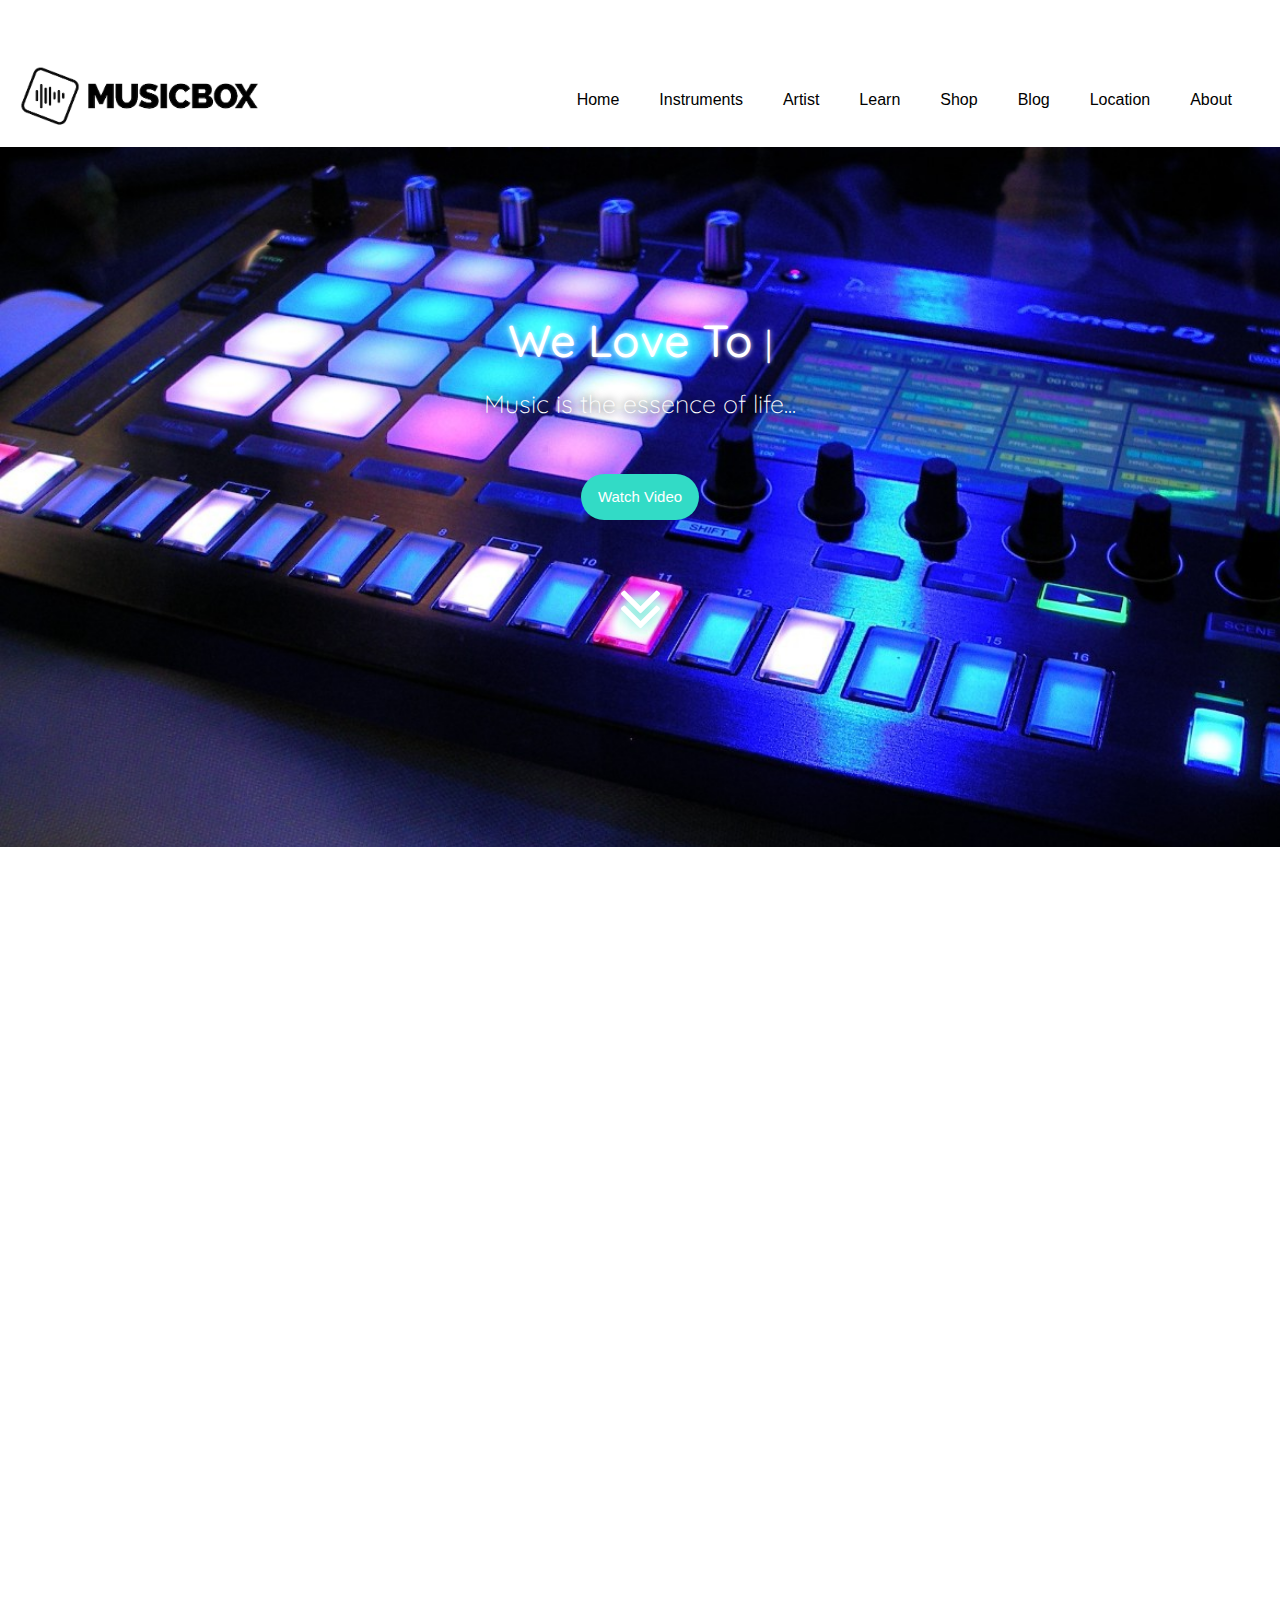
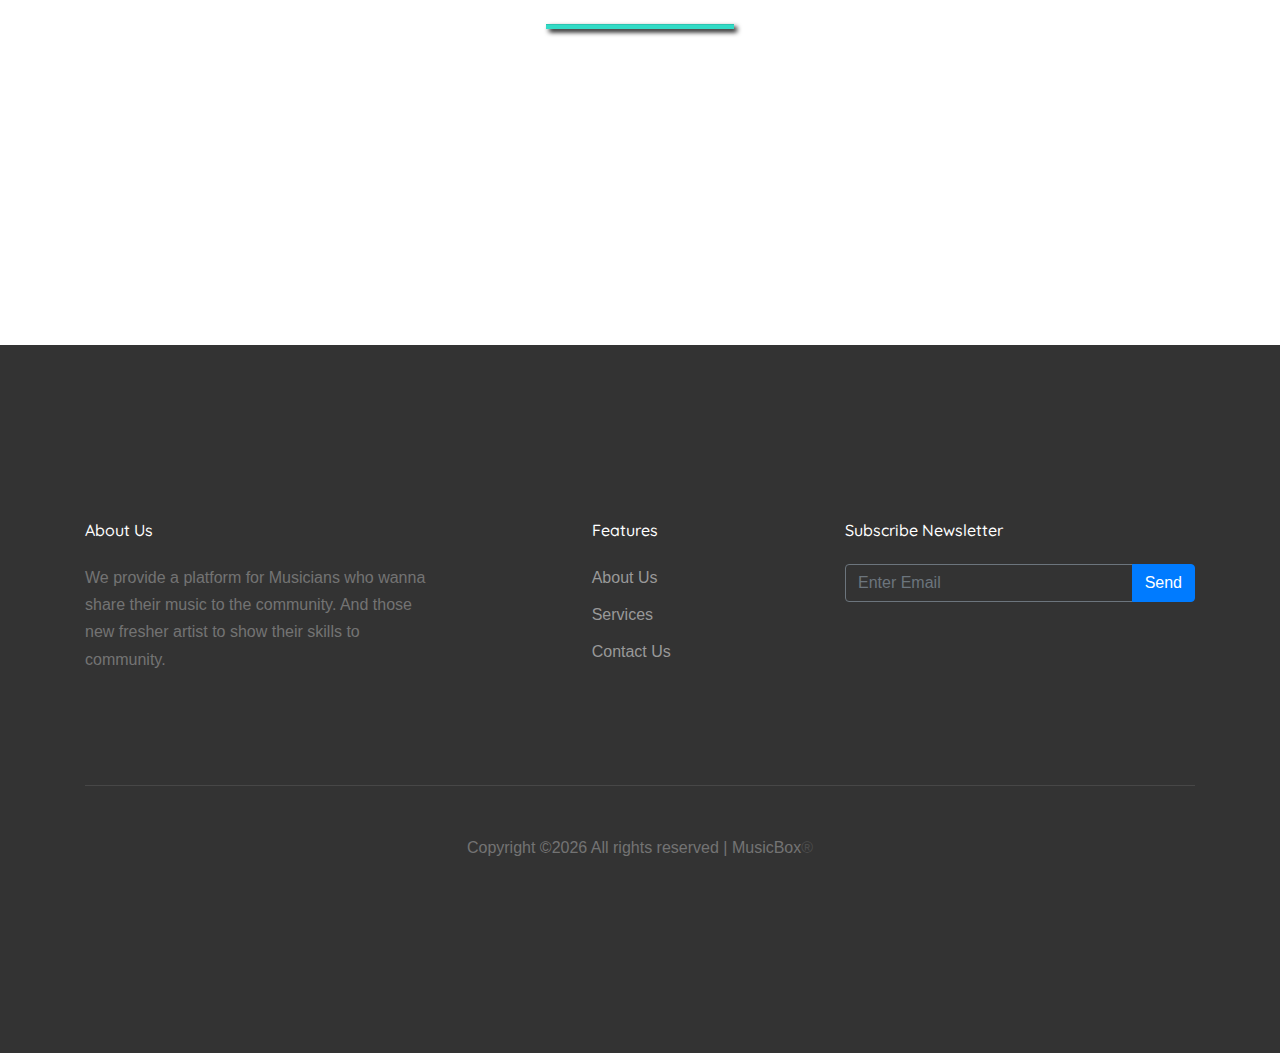
==== index.html @ 9e29f026 "Shop page and some fixes" ====
<!DOCTYPE html>
<html lang="en">

<head>
    <meta charset="UTF-8">
    <meta http-equiv="X-UA-Compatible" content="IE=edge">
    <meta name="viewport" content="width=device-width, initial-scale=1.0">
    <title>MusicBox</title>
    <link rel="shortcut icon" href="assets/favicon.ico" type="image/x-icon">

    <!-- Bootstrap CDN -->
    <link rel="stylesheet" href="https://stackpath.bootstrapcdn.com/bootstrap/4.5.2/css/bootstrap.min.css"
        integrity="sha384-JcKb8q3iqJ61gNV9KGb8thSsNjpSL0n8PARn9HuZOnIxN0hoP+VmmDGMN5t9UJ0Z" crossorigin="anonymous">
    <script src="https://stackpath.bootstrapcdn.com/bootstrap/4.5.2/js/bootstrap.min.js"
        integrity="sha384-B4gt1jrGC7Jh4AgTPSdUtOBvfO8shuf57BaghqFfPlYxofvL8/KUEfYiJOMMV+rV" crossorigin="anonymous">
    </script>
    <script src="https://stackpath.bootstrapcdn.com/bootstrap/4.5.2/js/bootstrap.bundle.min.js"
        integrity="sha384-LtrjvnR4Twt/qOuYxE721u19sVFLVSA4hf/rRt6PrZTmiPltdZcI7q7PXQBYTKyf" crossorigin="anonymous">
    </script>

    <!-- W3 CDN -->
    <link rel="stylesheet" href="https://maxcdn.bootstrapcdn.com/bootstrap/4.5.2/css/bootstrap.min.css">
    <script src="https://ajax.googleapis.com/ajax/libs/jquery/3.5.1/jquery.min.js"></script>
    <script src="https://cdnjs.cloudflare.com/ajax/libs/popper.js/1.16.0/umd/popper.min.js"></script>
    <script src="https://maxcdn.bootstrapcdn.com/bootstrap/4.5.2/js/bootstrap.min.js"></script>


    <!-- Font Awesome CDN -->
    <link rel="stylesheet" href="https://stackpath.bootstrapcdn.com/font-awesome/4.7.0/css/font-awesome.min.css"
        integrity="sha384-wvfXpqpZZVQGK6TAh5PVlGOfQNHSoD2xbE+QkPxCAFlNEevoEH3Sl0sibVcOQVnN" crossorigin="anonymous">

    <!-- Google Fonts -->
    <link href="https://fonts.googleapis.com/css?family=Quicksand:300,400,500,700,900" rel="stylesheet">

    <!-- Typed & AOS links     -->
    <script src="js/typed.js"></script>
    <link rel="stylesheet" href="css/aos.css">
    <link rel="stylesheet" href="css/jquery.fancybox.min.css">

    <!-- External CSS -->

    <link rel="stylesheet" href="css/index.css">
</head>

<body data-spy="scroll" data-target=".site-navbar-target" data-offset="300">

    <header class="jumbotron-fluid mb-4"><br></header>

    <nav class="navbar navbar-expand-xl sticky-top primary-nav">
        <a class="navbar-brand mx-auto pt-1 shrink" href="#"><img class="img-fluid img-responsive" height="22"
                src="assets/musicbox.png"></a>
        <button class="navbar-toggler bg-primary" type="button" data-toggle="collapse" data-target="#collapsibleNavbar">
            <span class="navbar-toggler-icon fa fa-caret-down p-1"></span>
        </button>
        <div class="collapse navbar-collapse " id="collapsibleNavbar">
            <ul class="navbar-nav ml-auto">

                <li><a href="#home-section" class="nav-link mr-4  text-center">Home</a></li>
                <li><a href="instruments.html" class="nav-link mr-4 text-center">Instruments</a></li>
                <li><a href="#artist-section" class="nav-link mr-4 text-center">Artist</a></li>
                <li><a href="#learn-section" class="nav-link mr-4 text-center">Learn</a></li>
                <li><a href="shop.html" class="nav-link mr-4 text-center">Shop</a></li>
                <li><a href="#blog-section" class="nav-link mr-4 text-center">Blog</a></li>
                <li><a href="#location-section" class="nav-link mr-4 text-center">Location</a></li>
                <li><a href="#about-section" class="nav-link mr-4 text-center">About</a></li>

            </ul>
        </div>
    </nav>

    <section id="home-section" class="shrinkimg" style="background-image: url(assets/dj.jpg);">

        <div class="site-blocks-cover overlay" data-aos="fade">
            <div class="container">
                <div class="row align-items-center justify-content-center text-center">
                    <div class="col-md-12" data-aos="fade-up">
                        <div class="row justify-content-center">
                            <div class="col-md-8 text-center">
                                <h1 class="wordshadow pt-3 leadhead">We Love To <span
                                        class="typed-words wordshadow"></span></h1>
                                <p class="lead mb-5 mt-3 wordshadow" style="text-shadow: 0px 0px 10px black;"
                                    data-aos="fade-up">Music is the essence of
                                    life...<a href="#" target="_blank"></a>
                                </p>
                                <div class="videobtn" data-aos="zoom-in"><a data-fancybox data-ratio="2"
                                        href="assets/vid.mp4" class="btn btn-primary btn-md">Watch
                                        Video</a></div>
                                <br><br>
                                <a href="#topartist">
                                    <i class="fa fa-angle-double-down text-white arrow"
                                        style="font-size: 70px; text-shadow: 0px 0px 15px #32dbc6;"></i>
                                </a>
                            </div>
                        </div>
                    </div>
                </div>
            </div>
        </div>
    </section>

    <div id="topartist">
        <br><br><br>
    </div>
    <div class="parallaxVideo">
        <video autoplay muted loop>
            <source src="assets/vid3.mp4" type="video/mp4">
        </video>

        <span>
            <h1 class="topdj" data-aos="fade-up" data-aos-duration="800">Our Top Artist ♫</h1>
        </span>
        <hr class="hr1" data-aos="zoom-in-up" data-aos-duration="1000">

        <div class="row">

            <div class="card col m-5" style="width:400px" data-aos="zoom-in-right" data-aos-duration="800">
                <img class="card-img-top" src="assets/person_1.jpg" alt="Card image">
                <div class="card-body">
                    <h4 class="card-title text-justify">John Doe</h4>
                    <p class="card-text">Check me out</p>
                    <button type="button" class="btn btn-primary" data-toggle="modal"
                        data-target=".bd-pr1-modal-lg">View Profile</button>


                </div>
            </div>

            <div class="modal fade bd-pr1-modal-lg" tabindex="-1" role="dialog" aria-labelledby="myLargeModalLabel"
                aria-hidden="true">
                <div class="modal-dialog modal-lg">

                    <div class="modal-content">
                        <h2 class="modal-title text-center" style="margin: 20px; margin-bottom: 0px;">Profile</h2>
                        <hr>
                        <div class="artist-inner">

                            <div class="artist-img" data-ng-show="artistImage">
                                <img class="img-circle img-polaroid rounded-circle" src="assets/person_1.jpg"
                                    style="height:300px;">
                            </div>

                            <h3 class="ng-binding text-center" style="margin: 10px;">
                                John Doe
                            </h3>

                            <h5 class="ng-binding text-center" style="margin: 5px;">
                                Great music inspired by early electronic sounds, combining the symphony of classical
                                instruments and complete surrounding
                            </h5>

                            <div class="artist-style">
                                <ul>
                                    <div class="artist-genre ng-scope" ng-repeat="genre in artistGenre">
                                        <li><span class="ng-binding">Hip Hop</span></li>
                                    </div>

                                    <div class="artist-genre ng-scope" ng-repeat="genre in artistGenre">
                                        <li><span class="ng-binding">Rock</span></li>
                                    </div>
                                    <div class="artist-genre ng-scope" ng-repeat="genre in artistGenre">
                                        <li><span class="ng-binding">Electronic</span></li>
                                    </div>
                                </ul>
                            </div>

                            <section class="container align-items-center">
                                <div class="progress">
                                    <div class="progress-bar" style="width:40%">Hip Hop - 40%</div>
                                </div><br>

                                <div class="progress">
                                    <div class="progress-bar bg-success" style="width:35%">Rock 35%</div>
                                </div><br>

                                <div class="progress">
                                    <div class="progress-bar bg-danger" style="width:75%">Electronic - 75%</div>
                                </div><br>
                            </section>
                        </div>



                        <button type="button" class="close btn-primary" data-dismiss="modal" aria-label="Close">
                            CLOSE</button>
                    </div>
                </div>
            </div>

            <div class="card col m-5" style="width:400px" data-aos="zoom-in-right" data-aos-duration="800">
                <img class="card-img-top" src="assets/person_2.jpg" alt="Card image">
                <div class="card-body">
                    <h4 class="card-title">Jane Doe</h4>
                    <p class="card-text">Check me out</p>
                    <button type="button" class="btn btn-primary" data-toggle="modal"
                        data-target=".bd-pr2-modal-lg">View Profile</button>
                </div>
            </div>

            <div class="modal fade bd-pr2-modal-lg" tabindex="-1" role="dialog" aria-labelledby="myLargeModalLabel"
                aria-hidden="true">
                <div class="modal-dialog modal-lg">


                    <div class="modal-content">
                        <h2 class="modal-title text-center" style="margin: 20px; margin-bottom: 0px;">Profile</h2>
                        <hr>
                        <div class="artist-inner">

                            <div class="artist-img" data-ng-show="artistImage">
                                <img class="img-circle img-polaroid rounded-circle" src="assets/person_2.jpg"
                                    style="height:300px;">
                            </div>

                            <h3 class="ng-binding text-center" style="margin: 10px;">
                                Jane Doe
                            </h3>

                            <h5 class="ng-binding text-center" style="margin: 5px;">
                                Great music inspired by early electronic sounds, combining the symphony of classical
                                instruments and complete surrounding
                            </h5>

                            <div class="artist-style">
                                <ul>
                                    <div class="artist-genre ng-scope" ng-repeat="genre in artistGenre">
                                        <li><span class="ng-binding">Disco</span></li>
                                    </div>

                                    <div class="artist-genre ng-scope" ng-repeat="genre in artistGenre">
                                        <li><span class="ng-binding">Jazz</span></li>
                                    </div>
                                    <div class="artist-genre ng-scope" ng-repeat="genre in artistGenre">
                                        <li><span class="ng-binding">Classic</span></li>
                                    </div>
                                </ul>
                            </div>

                            <section class="container align-items-center">
                                <div class="progress">
                                    <div class="progress-bar" style="width:50%">Disco - 50%</div>
                                </div><br>

                                <div class="progress">
                                    <div class="progress-bar bg-success" style="width:40%">Jazz - 40%</div>
                                </div><br>

                                <div class="progress">
                                    <div class="progress-bar bg-danger" style="width:85%">Classic - 80%</div>
                                </div><br>
                            </section>
                        </div>



                        <button type="button" class="close btn-primary" data-dismiss="modal" aria-label="Close">
                            CLOSE</button>
                    </div>
                </div>

            </div>
            <div class="card col m-5" style="width:400px" data-aos="zoom-in-left" data-aos-duration="800">
                <img class="card-img-top" src="assets/person_3.jpg" alt="Card image">
                <div class="card-body">
                    <h4 class="card-title">John Doe</h4>
                    <p class="card-text">Check me out</p>
                    <button type="button" class="btn btn-primary" data-toggle="modal"
                        data-target=".bd-pr3-modal-lg">View Profile</button>
                </div>
            </div>

            <div class="modal fade bd-pr3-modal-lg" tabindex="-1" role="dialog" aria-labelledby="myLargeModalLabel"
                aria-hidden="true">
                <div class="modal-dialog modal-lg">
                    <div class="modal-content">
                        <h2 class="modal-title text-center" style="margin: 20px; margin-bottom: 0px;">Profile</h2>
                        <hr>
                        <div class="artist-inner">

                            <div class="artist-img" data-ng-show="artistImage">
                                <img class="img-circle img-polaroid rounded-circle" src="assets/person_3.jpg"
                                    style="height:300px;">
                            </div>

                            <h3 class="ng-binding text-center" style="margin: 10px;">
                                John Doe
                            </h3>

                            <h5 class="ng-binding text-center" style="margin: 5px;">
                                Great music inspired by early electronic sounds, combining the symphony of classical
                                instruments and complete surrounding
                            </h5>

                            <div class="artist-style">
                                <ul>
                                    <div class="artist-genre ng-scope" ng-repeat="genre in artistGenre">
                                        <li><span class="ng-binding">Pop Rock</span></li>
                                    </div>

                                    <div class="artist-genre ng-scope" ng-repeat="genre in artistGenre">
                                        <li><span class="ng-binding">Techno</span></li>
                                    </div>
                                    <div class="artist-genre ng-scope" ng-repeat="genre in artistGenre">
                                        <li><span class="ng-binding">Electronic</span></li>
                                    </div>
                                </ul>
                            </div>

                            <section class="container align-items-center">
                                <div class="progress">
                                    <div class="progress-bar" style="width:40%">Pop - 40%</div>
                                </div><br>

                                <div class="progress">
                                    <div class="progress-bar bg-success" style="width:35%">Rock 35%</div>
                                </div><br>

                                <div class="progress">
                                    <div class="progress-bar bg-danger" style="width:75%">Electronic - 75%</div>
                                </div><br>
                            </section>
                        </div>



                        <button type="button" class="close btn-primary" data-dismiss="modal" aria-label="Close">
                            CLOSE</button>
                    </div>
                </div>
            </div>
            <div class="card col m-5" style="width:400px" data-aos="zoom-in-left" data-aos-duration="800">
                <img class="card-img-top" src="assets/person_4.jpg" alt="Card image">
                <div class="card-body">
                    <h4 class="card-title">Jane Doe</h4>
                    <p class="card-text">Check me out</p>
                    <button type="button" class="btn btn-primary" data-toggle="modal"
                        data-target=".bd-pr4-modal-lg">View Profile</button>
                </div>
            </div>

            <div class="modal fade bd-pr4-modal-lg" tabindex="-1" role="dialog" aria-labelledby="myLargeModalLabel"
                aria-hidden="true">
                <div class="modal-dialog modal-lg">
                    <div class="modal-content">
                        <h2 class="modal-title text-center" style="margin: 20px; margin-bottom: 0px;">Profile</h2>
                        <hr>
                        <div class="artist-inner">

                            <div class="artist-img" data-ng-show="artistImage">
                                <img class="img-circle img-polaroid rounded-circle" src="assets/person_4.jpg"
                                    style="height:300px;">
                            </div>

                            <h3 class="ng-binding text-center" style="margin: 10px;">
                                Jane Doe
                            </h3>

                            <h5 class="ng-binding text-center" style="margin: 5px;">
                                Great music inspired by early electronic sounds, combining the symphony of classical
                                instruments and complete surrounding
                            </h5>

                            <div class="artist-style">
                                <ul>
                                    <div class="artist-genre ng-scope" ng-repeat="genre in artistGenre">
                                        <li><span class="ng-binding">R&B</span></li>
                                    </div>

                                    <div class="artist-genre ng-scope" ng-repeat="genre in artistGenre">
                                        <li><span class="ng-binding">Instrumental</span></li>
                                    </div>
                                    <div class="artist-genre ng-scope" ng-repeat="genre in artistGenre">
                                        <li><span class="ng-binding">Blues</span></li>
                                    </div>
                                </ul>
                            </div>

                            <section class="container align-items-center">
                                <div class="progress">
                                    <div class="progress-bar" style="width:85%">R&B - 85%</div>
                                </div><br>

                                <div class="progress">
                                    <div class="progress-bar bg-success" style="width:55%">Instrumental - 55%</div>
                                </div><br>

                                <div class="progress">
                                    <div class="progress-bar bg-danger" style="width:75%">Blues - 50%</div>
                                </div><br>
                            </section>
                        </div>



                        <button type="button" class="close btn-primary" data-dismiss="modal" aria-label="Close">
                            CLOSE</button>
                    </div>
                </div>
            </div>
        </div>

        <section id="sub-part">
            <div class="container-fluid mt-3">
                <br>
                <div class="row">
                    <div class="col-12">
                        <h2 class="text-center mx-auto m-3" data-aos="zoom-in-up">♪ Upcoming Events ♪</h2>
                        <hr class="showhr mx-auto">
                    </div>


                    <div id="event"
                        class="carousel slide col-10 col-md-12 col-xl-12 col-lg-12 offset-md-0 offset-lg-0 offset-2"
                        data-interval="3000" data-ride="carousel" data-aos="flip-right">
                        <br><br>
                        <div class="carousel-inner">
                            <div class="carousel-item active">
                                <div class="row eventrow">
                                    <div
                                        class="text-center mx-auto col-10 col-md-4 col-xl-4 col-lg-4 offset-md-0 offset-lg-0 offset-2">
                                        <h3>London Music Night</h3><br>
                                        <h6 class="eventtime">SEP 17, 06:00 PM</h6><br>
                                        <button class="bookbtn btn">Book Now</button>
                                    </div>
                                    <div
                                        class="text-center mx-auto col-10 col-md-4 col-xl-4 col-lg-4 offset-md-0 offset-lg-0 offset-2">
                                        <h3>INDIAN MEGA FOLK WEEK</h3><br>
                                        <h6 class="eventtime">SEP 17, 08:00 PM</h6><br>
                                        <button class="bookbtn btn">Book Now</button>
                                    </div>
                                    <div
                                        class="text-center mx-auto col-10 col-md-4 col-xl-4 col-lg-4 offset-md-0 offset-lg-0 offset-2">
                                        <h3>Paris Musical Morning</h3><br>
                                        <h6 class="eventtime">SEP 17, 09:00 AM</h6><br>
                                        <button class="bookbtn btn">Book Now</button>
                                    </div>
                                </div>
                            </div>
                            <div class="carousel-item">
                                <div class="row eventrow">
                                    <div
                                        class="text-center mx-auto col-10 col-md-4 col-xl-4 col-lg-4 offset-md-0 offset-lg-0 offset-2">
                                        <h3>FRIDAY NIGHT EVENT</h3><br>
                                        <h6 class="eventtime">AUG 17, 06:00 PM</h6><br>
                                        <button class="bookbtn btn">Book Now</button>
                                    </div>
                                    <div
                                        class="text-center mx-auto col-10 col-md-4 col-xl-4 col-lg-4 offset-md-0 offset-lg-0 offset-2">
                                        <h3>DJ NIGHT</h3><br>
                                        <h6 class="eventtime">OCT 14, 08:00 PM</h6><br>
                                        <button class="bookbtn btn">Book Now</button>
                                    </div>
                                    <div
                                        class="text-center mx-auto col-10 col-md-4 col-xl-4 col-lg-4 offset-md-0 offset-lg-0 offset-2">
                                        <h3>SYDNEY MUSICAL MORNING</h3><br>
                                        <h6 class="eventtime">NOV 17, 09:00 AM</h6><br>
                                        <button class="bookbtn btn">Book Now</button>
                                    </div>
                                </div>
                            </div>


                            <div class="carousel-item">
                                <div class="row eventrow">
                                    <div
                                        class="text-center mx-auto col-10 col-md-4 col-xl-4 col-lg-4 offset-md-0 offset-lg-0 offset-2">
                                        <h3>NEW YORK MUSIC FESTIVAL</h3><br>
                                        <h6 class="eventtime">FEB 17, 06:00 PM</h6><br>
                                        <button class="bookbtn btn">Book Now</button>
                                    </div>
                                    <div
                                        class="text-center mx-auto col-10 col-md-4 col-xl-4 col-lg-4 offset-md-0 offset-lg-0 offset-2">
                                        <h3>INDIAN MEGA FOLK WEEK</h3><br>
                                        <h6 class="eventtime">MAR 21, 08:00 PM</h6><br>
                                        <button class="bookbtn btn">Book Now</button>
                                    </div>
                                    <div
                                        class="text-center mx-auto col-10 col-md-4 col-xl-4 col-lg-4 offset-md-0 offset-lg-0 offset-2">
                                        <h3>MOSCOW MUSIC NIGHT</h3><br>
                                        <h6 class="eventtime">DEC 31, 09:00 PM</h6><br>
                                        <button class="bookbtn btn">Book Now</button>
                                    </div>
                                </div>
                            </div>
                        </div>

                        <a class="carousel-control-prev" href="#event" data-slide="prev">
                            <span class="carousel-control-prev-icon"></span>
                        </a>
                        <a class="carousel-control-next" href="#event" data-slide="next">
                            <span class="carousel-control-next-icon"></span>
                        </a>
                    </div>
                </div>
            </div>
        </section>


        <button onclick="topFunction()" id="btnTop" title="Go to top"><i class="fa fa-angle-double-up"></i></button>


        <section>
            <div class="main-footer">
                <footer class="site-footer">
                    <div class="container">
                        <div class="row">

                            <div class="col-md-8">
                                <div class="row">

                                    <div class="col-md-6">
                                        <h2 class="footer-heading mb-4">About Us</h2>
                                        <p>We provide a platform for Musicians who wanna share their music to the
                                            community.
                                            And
                                            those new fresher artist to show their skills to community.</p>
                                    </div>

                                    <div class="col-md-4 ml-auto">
                                        <h2 class="footer-heading mb-4">Features</h2>
                                        <ul class="list-unstyled">
                                            <li><a href="#">About Us</a></li>
                                            <li><a href="#">Services</a></li>
                                            <li><a href="#">Contact Us</a></li>
                                        </ul>
                                    </div>

                                </div>
                            </div>

                            <div class="col-md-4">
                                <h2 class="footer-heading mb-4">Subscribe Newsletter</h2>
                                <form action="#" method="post">
                                    <div class="input-group mb-3">
                                        <input type="text"
                                            class="form-control border-secondary text-white bg-transparent"
                                            placeholder="Enter Email" aria-label="Enter Email"
                                            aria-describedby="button-addon2">
                                        <div class="input-group-append">
                                            <button class="btn btn-primary text-white" type="button"
                                                id="button-addon2">Send</button>
                                        </div>
                                    </div>
                                </form>
                            </div>
                        </div>
                        <div class="row pt-5 mt-5 text-center">
                            <div class="col-md-12">
                                <div class="border-top pt-5">
                                    <p>

                                        Copyright &copy;<script>
                                            document.write(new Date().getFullYear());
                                        </script> All rights reserved | MusicBox<font size='5'>®</font>

                                    </p>
                                </div>
                            </div>

                        </div>
                    </div>
                </footer>
            </div>

        </section>





    </div>


    <!-- SCRIPTS -->

    <script src="js/typed.js"></script>
    <script>
        var typed = new Typed('.typed-words', {
            strings: ["Make Music", "Raise Community", "Teach Music", "Sell Songs and Music", "Make Music",
                "Hear Your Songs"
            ],
            typeSpeed: 90,
            backSpeed: 80,
            backDelay: 3000,
            startDelay: 1000,
            loop: true,
            showCursor: true,
        });


        var mybutton = document.getElementById("btnTop");

        window.onscroll = function () {
            scrollFunction()
        };

        function scrollFunction() {
            if (document.body.scrollTop > 750 || document.documentElement.scrollTop > 750) {
                mybutton.style.display = "block";
            } else {
                mybutton.style.display = "none";
            }
        }

        function topFunction() {
            document.body.scrollTop = 0;
            document.documentElement.scrollTop = 0;
        }
    </script>

    <script src="js/main.js"></script>
    <script src="js/shrink.js"></script>
    <script src="js/aos.js"></script>
    <script src="js/aosinit.js"></script>
    <script src="js/jquery.fancybox.min.js"></script>
</body>

</html>
---- css/index.css ----
html {
  scroll-behavior: smooth;
  max-width: 100%;
  overflow-x: hidden;
}

* {
  font-size: 16px;
  padding: 0px;
  margin: 0px;
  font-weight: 400;
  color: #4d4d4d;
}

body {
  line-height: 1.7;
  color: #4d4d4d;
  font-weight: 400;
  font-size: 1rem;

}

h1,
h2,
h3,
h4,
h5,
.h1,
.h2,
.h3,
.h4,
.h5 {
  font-family: "Quicksand", -apple-system, BlinkMacSystemFont, "Segoe UI", Roboto, "Helvetica Neue", Arial, sans-serif, "Apple Color Emoji", "Segoe UI Emoji", "Segoe UI Symbol", "Noto Color Emoji";
}


.img-responsive {
  height: auto;
  width: auto;
  max-height: 72px;
  max-width: 250px;
}

nav {
  position: fixed;
  background-color: white;
}

.navbar-toggler-icon {
  color: white;
}

.nav-link {
  color: black;
}

.nav-link:hover {
  color: #32dbc6;
}

.primary-nav {
  transition: all 0.3s ease-in-out;
  -webkit-transition: all 0.3s ease-in-out;
  -moz-transition: all 0.3s ease-in-out;
}

.shrink {
  padding-top: 4 !important;
  padding-bottom: 0 !important;
  min-height: 80px !important;
}

.shrink .navbar-brand {
  height: 0 !important;
  line-height: 0 !important;
}

#home-section {
  height: 700px;
  background-repeat: no-repeat;
  background-attachment: fixed;
  background-size: cover;
  width: 100%;
  padding-top: 0px;
  margin-top: 0px;
}

.arrow {
  animation: arrow 0.4s ease-in-out;
  animation-iteration-count: infinite;
  animation-direction: alternate-reverse;
}

@keyframes arrow {
  from {
    margin-top: 0px;
  }

  to {
    margin-top: 15px;
  }
}

.wordshadow {
  margin-top: 150px;
  color: white;
  font-family: "Quicksand", -apple-system, BlinkMacSystemFont, "Segoe UI", Roboto, "Helvetica Neue", Arial, sans-serif, "Apple Color Emoji", "Segoe UI Emoji", "Segoe UI Symbol", "Noto Color Emoji";
  text-shadow: 0px 0px 5px white;

}

.typed-cursor {
  font-size: 35px;
  color: white;
}

.typed-words {
  color: white;
  font-size: 45px;
}

.leadhead {
  font-size: 45px;
}

.lead {
  font-size: 25px;
}

.videobtn>.btn {
  background-color: #32dbc6;
}

div.videobtn a {
  border: 2px solid transparent;
  border-radius: 30px;
  font-size: 15px;
  padding: 10px 15px 10px 15px;
}

div.videobtn:hover {
  text-shadow: 0px 0px 2px white;
}

div.videobtn>.btn:hover {
  box-shadow: 0px 0px 5px black;
  background-color: #32dbc6;
  transform: scale(1.1);
  transition: 0.5s;
}


.parallaxVideo {
  height: 600px;
  padding-bottom: 50px;
  padding-top: 50px;
  background-size: cover;
  background-attachment: fixed;
  width: 100%;
}

.parallaxVideo video {
  left: 0;
  width: 100% !important;
  position: fixed;
  top: 0;
  z-index: -999;
  filter: opacity(0.8);

}


.card {
  width: 300px;
  height: auto;
  margin-top: 50px !important;
  margin-bottom: 50px !important;

}

.card:hover {

  transform: scale(1.1) !important;
  transition: 0.5s !important;

}

@media (max-width: 556px) {
  .cards {
    width: 100%;
  }
}

h1.topdj {
  text-shadow: 5px 5px 5px black;
  color: white;
  margin-left: 40%;
  margin-bottom: 10px;
  margin-top: 0px;
}

.hr1 {
  box-shadow: 5px 5px 10px black;
  margin-bottom: 0px;
  width: 20%;
  height: 3px;
  background-color: #32dbc6;
  position: relative;
  margin-left: 41%;

}

.textradio h1 {
  margin-left: 53%;
}


.site-footer {

  position: relative;
  padding-bottom: 0;
  padding: 3em 0;
  background: #333333;
}

@media (min-width: 768px) {
  .site-footer {
    padding: 11em 0;
  }
}

.site-footer .border-top {
  border-top: 1px solid rgba(255, 255, 255, 0.1) !important;
}

.site-footer p {
  color: #737373;
}

.site-footer h2,
.site-footer h3,
.site-footer h4,
.site-footer h5 {
  color: #fff;
}

.site-footer a {
  color: #999999;
}

.site-footer a:hover {
  color: white;
}

.site-footer ul li {
  margin-bottom: 10px;
}

.site-footer .footer-heading {
  font-size: 16px;
  color: #fff;
}




.artist-img {
  margin-left: 30%;
}

.artist-style {
  margin-left: 30%;

}

.artist-style div {
  display: inline-block;
  margin: 5%;

}

.artist-genre span {
  color: #32dbc6;
}


#sub-part {
  background: white;
  z-index: 1;
}

.showhr {
  box-shadow: 3px 3px 5px black;
  width: 15%;
  background-color: #32dbc6;
  height: 4px;
}

#event {
  height: 300px !important;
  width: auto !important;
}


.eventtime {
  margin: 10px !important;
  color: rgb(153, 48, 48);
}

.bookbtn{
  background-color: rgb(50, 219, 198, 0.9) !important;
  color: white;
}
.bookbtn:hover{
  background-color: rgb(50, 219, 192) !important;
  color: white;
  box-shadow: 0px 0px 3px white;
}


#btnTop{
  padding: 0px 10px 0px 10px;
  background-color: #32dbc6;
  display: none;
  position: fixed;
  bottom: 20px;
  right: 30px;
  z-index: 1;
  font-size: 25px;
  border: none;
  outline: none;
  cursor: pointer;
  border-radius: 4px;

}

#btnTop i{
color: white !important;
}

#btnTop:hover{
  color: black;
  box-shadow: 0px 0px 4px 4px white;
}







/* MEDIA QUERY */

@media(min-width:992px) {}

@media(min-width:768px) and (max-width:991px) {
  .img-circle {
    margin-right: 500px !important;
  }
}

@media(min-width:575px) and (max-width:767px) {
  .img-circle {
    margin-right: 500px !important;
  }
}

@media(min-width:480px) and (max-width:574px) {
  .artistsection {
    height: 2000px !important;
  }

  footer {
    margin-top: 2000px;
  }

  .img-circle {
    margin-right: 100px !important;
  }
}

@media(max-width:479px) {
  .img-circle {
    margin-right: 500px !important;
  }
}
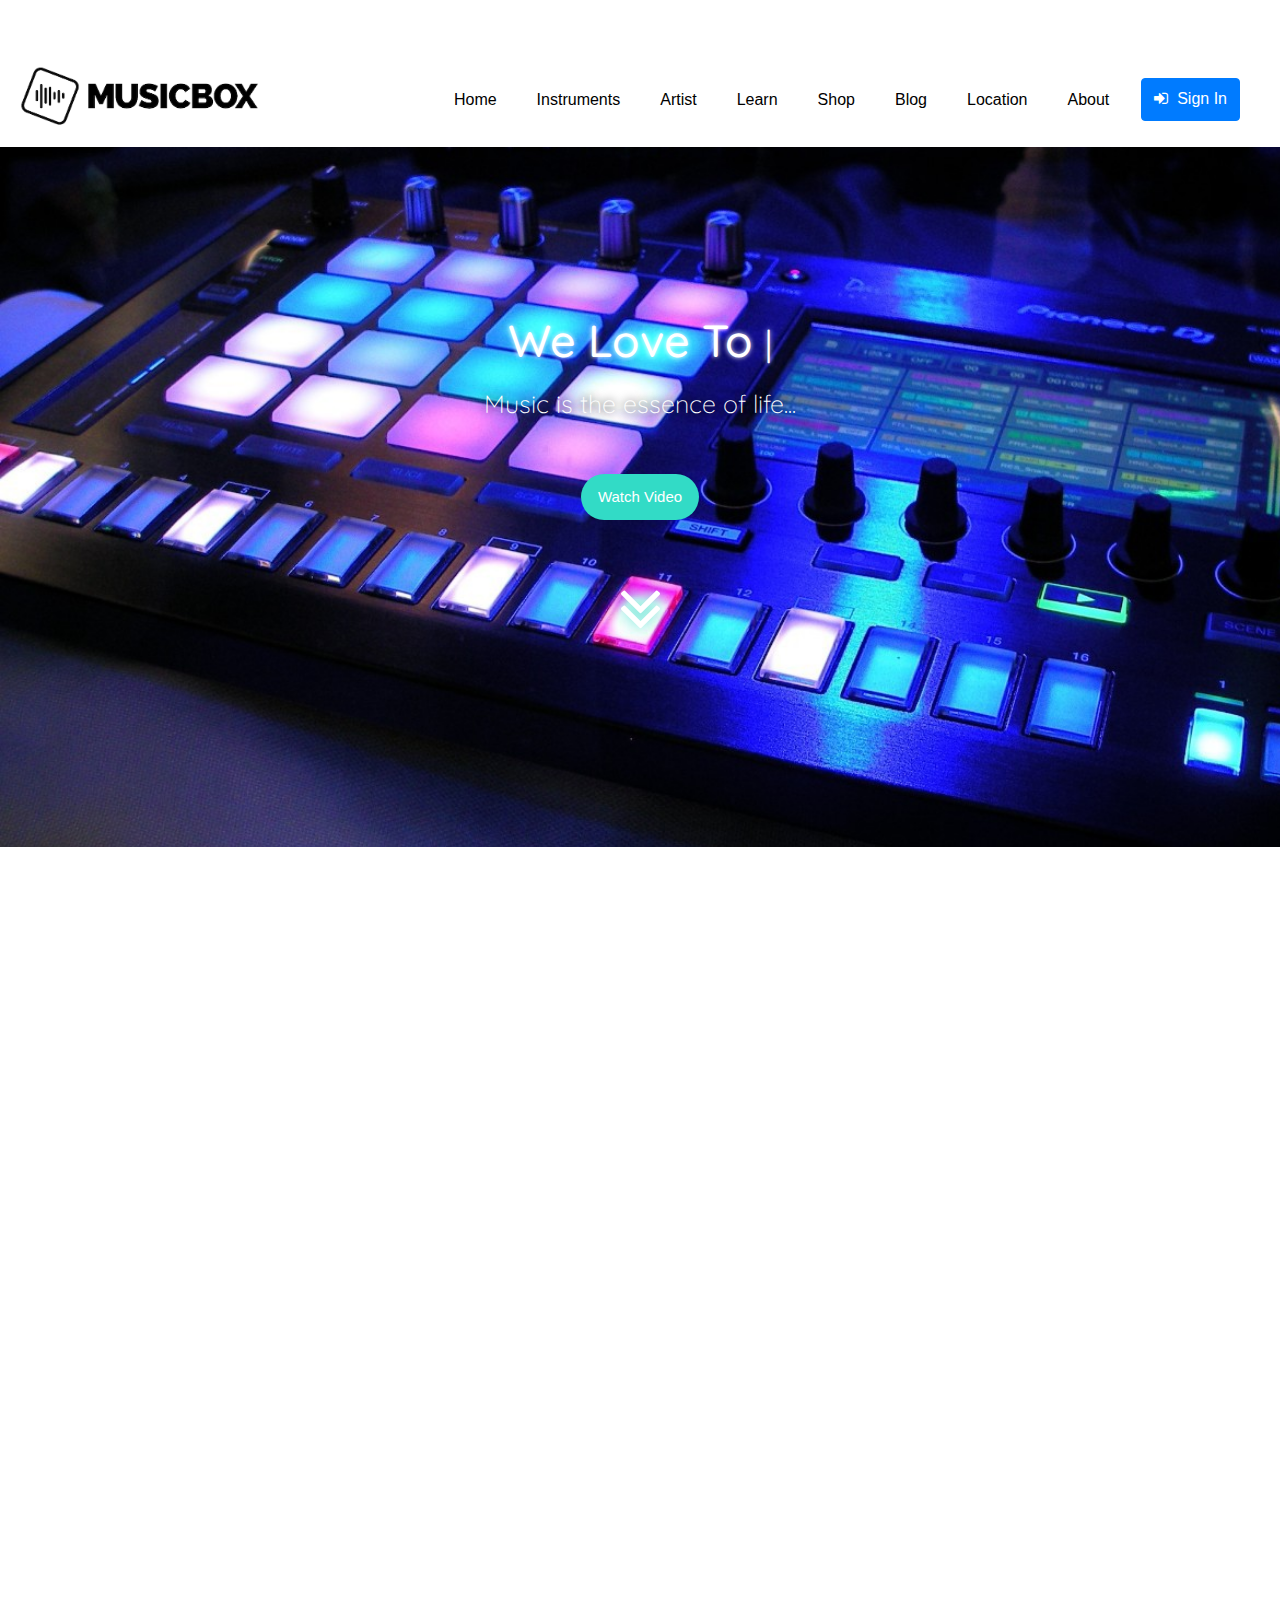
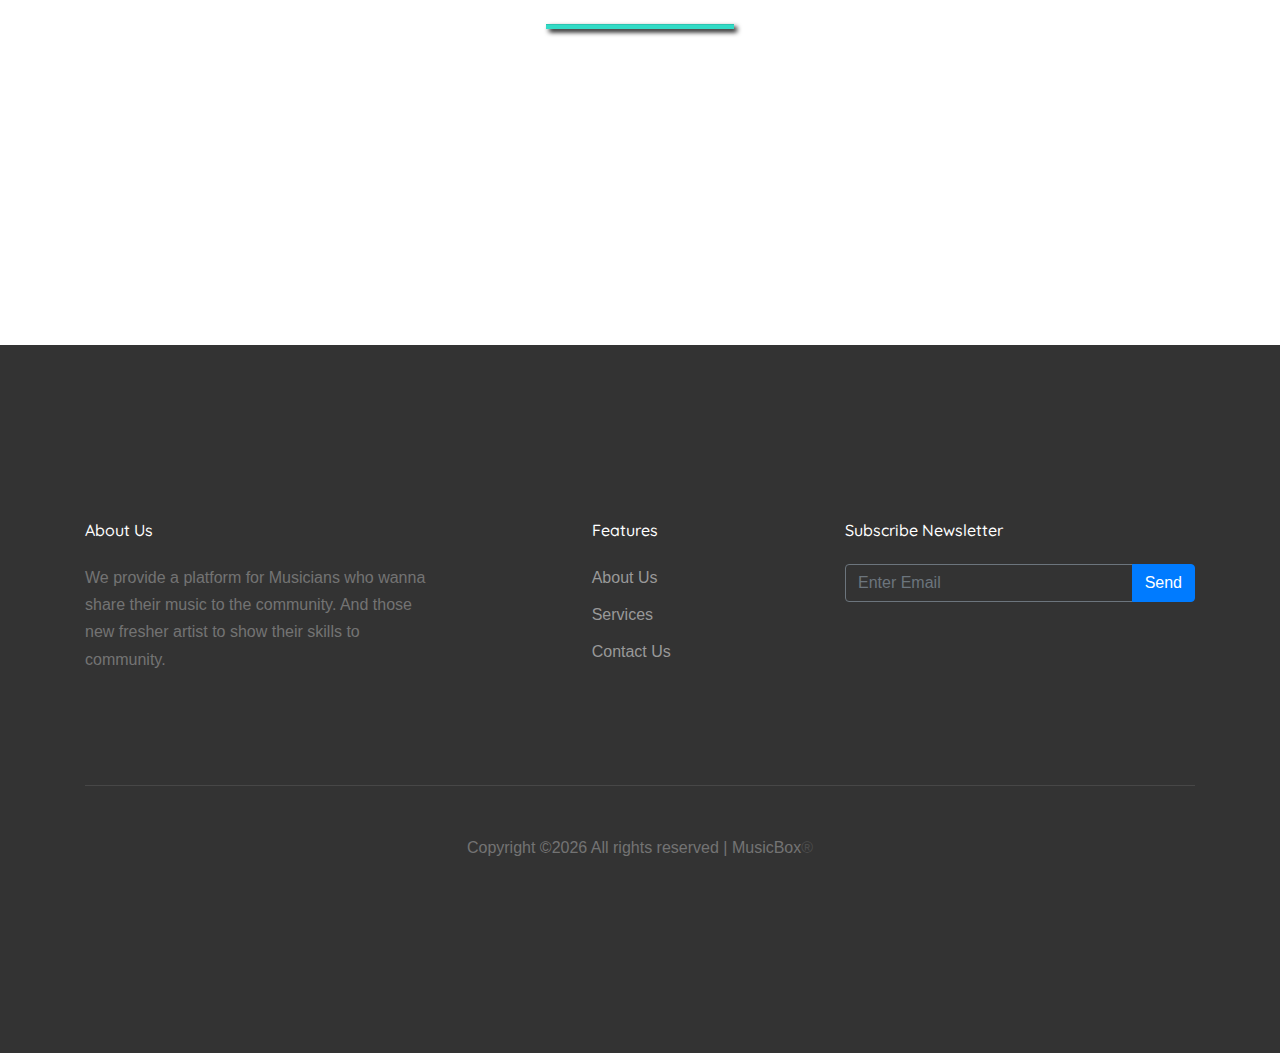
==== commit e6f9c390: "Done all login page" ====
--- a/index.html
+++ b/index.html
@@ -44,7 +44,9 @@
 
 <body data-spy="scroll" data-target=".site-navbar-target" data-offset="300">
 
-    <header class="jumbotron-fluid mb-4"><br></header>
+    <header class="jumbotron-fluid mb-4">
+       <br>
+    </header>
 
     <nav class="navbar navbar-expand-xl sticky-top primary-nav">
         <a class="navbar-brand mx-auto pt-1 shrink" href="#"><img class="img-fluid img-responsive" height="22"
@@ -57,16 +59,42 @@
 
                 <li><a href="#home-section" class="nav-link mr-4  text-center">Home</a></li>
                 <li><a href="instruments.html" class="nav-link mr-4 text-center">Instruments</a></li>
-                <li><a href="#artist-section" class="nav-link mr-4 text-center">Artist</a></li>
+                <li><a href="artist.html" class="nav-link mr-4 text-center">Artist</a></li>
                 <li><a href="#learn-section" class="nav-link mr-4 text-center">Learn</a></li>
                 <li><a href="shop.html" class="nav-link mr-4 text-center">Shop</a></li>
-                <li><a href="#blog-section" class="nav-link mr-4 text-center">Blog</a></li>
+                <li><a href="blog.html" class="nav-link mr-4 text-center">Blog</a></li>
                 <li><a href="#location-section" class="nav-link mr-4 text-center">Location</a></li>
-                <li><a href="#about-section" class="nav-link mr-4 text-center">About</a></li>
+                <li><a href="about.html" class="nav-link mr-4 text-center">About</a></li>
+                <button class="btn btn-primary text-center mr-4" data-toggle="modal" data-target="#sign-in"> <i class="fa fa-sign-in text-white"></i>&nbsp;&nbsp;Sign In</button>
 
             </ul>
         </div>
     </nav>
+    <div class="modal fade" id="sign-in">
+        <div class="modal-dialog">
+          <div class="modal-content">
+          
+   
+            <div class="modal-header">
+              <h4 class="modal-title m-3">Who are you?</h4>
+              <button type="button" class="close" data-dismiss="modal">&times;</button>
+            </div>
+            
+    
+            <div class="modal-body text-center">
+
+                <a href="artist-login.html"><button class="btn btn-warning pl-4 pr-4 pt-3 pb-3 m-4" >Artist</button></a>
+                <a href="listener-login.html"><button class="btn btn-success pl-4 pr-4 pt-3 pb-3 m-4" >Listener</button></a>
+                <a href="seller-login.html"><button class="btn btn-danger  pl-4 pr-4 pt-3 pb-3 m-4"  >Seller</button></a>
+                
+            </div>
+ 
+          </div>
+        </div>
+      </div>
+      
+
+
 
     <section id="home-section" class="shrinkimg" style="background-image: url(assets/dj.jpg);">
 
@@ -575,7 +603,7 @@
     <script src="js/typed.js"></script>
     <script>
         var typed = new Typed('.typed-words', {
-            strings: ["Make Music", "Raise Community", "Teach Music", "Sell Songs and Music", "Make Music",
+            strings: ["Make Music", "Raise Community", "Teach Music", "Sell Songs and Music",
                 "Hear Your Songs"
             ],
             typeSpeed: 90,
--- a/css/index.css
+++ b/css/index.css
@@ -345,7 +345,29 @@
 
 
 
-
+button{
+  background-color: #32dbc6;
+  border: none;
+}
+
+button:hover{
+background: linear-gradient(135deg, #32dbc6, orange, rgb(204, 43, 204), lime);
+background-size: 400% 400%;
+animation: gradient 3s ease infinite;
+
+}
+
+@keyframes gradient {
+0% {
+  background-position: 0% 50%;
+}
+50% {
+  background-position: 100% 50%;
+}
+100% {
+  background-position: 0% 50%;
+}
+}
 
 
 
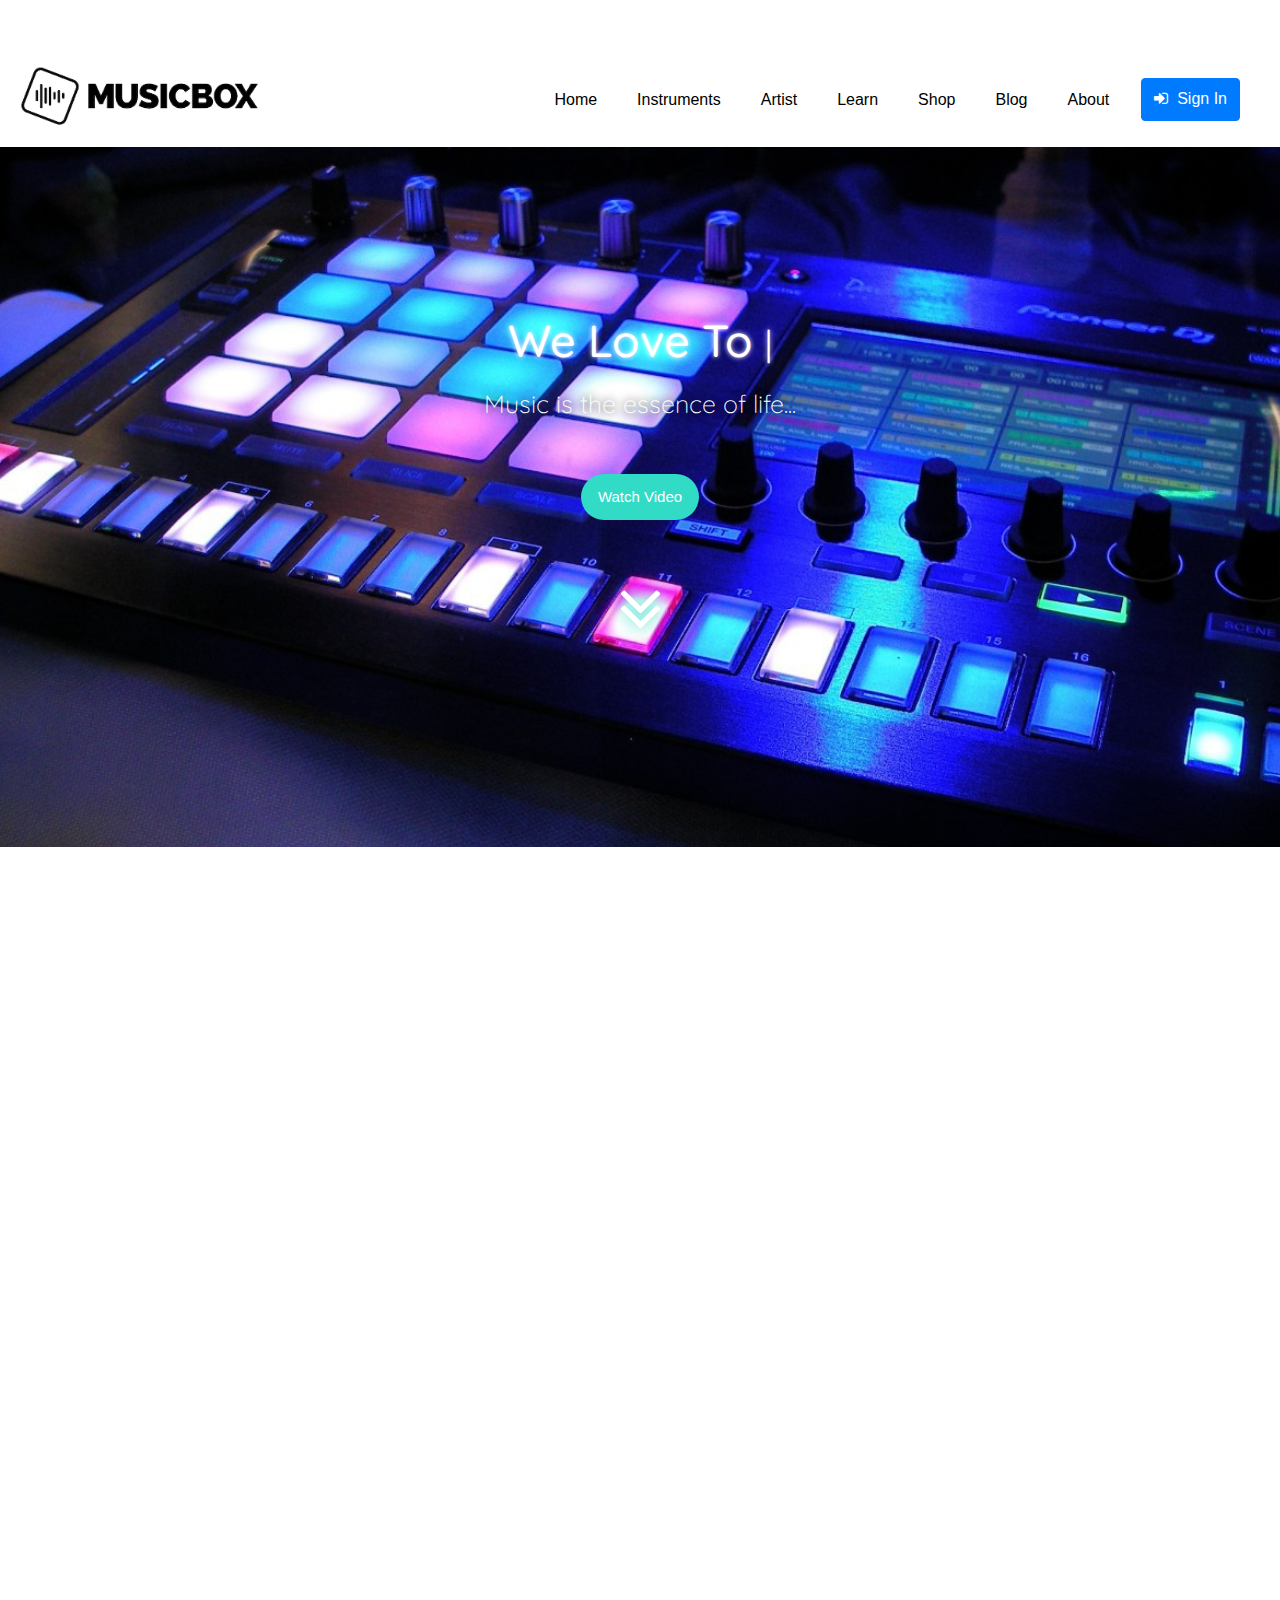
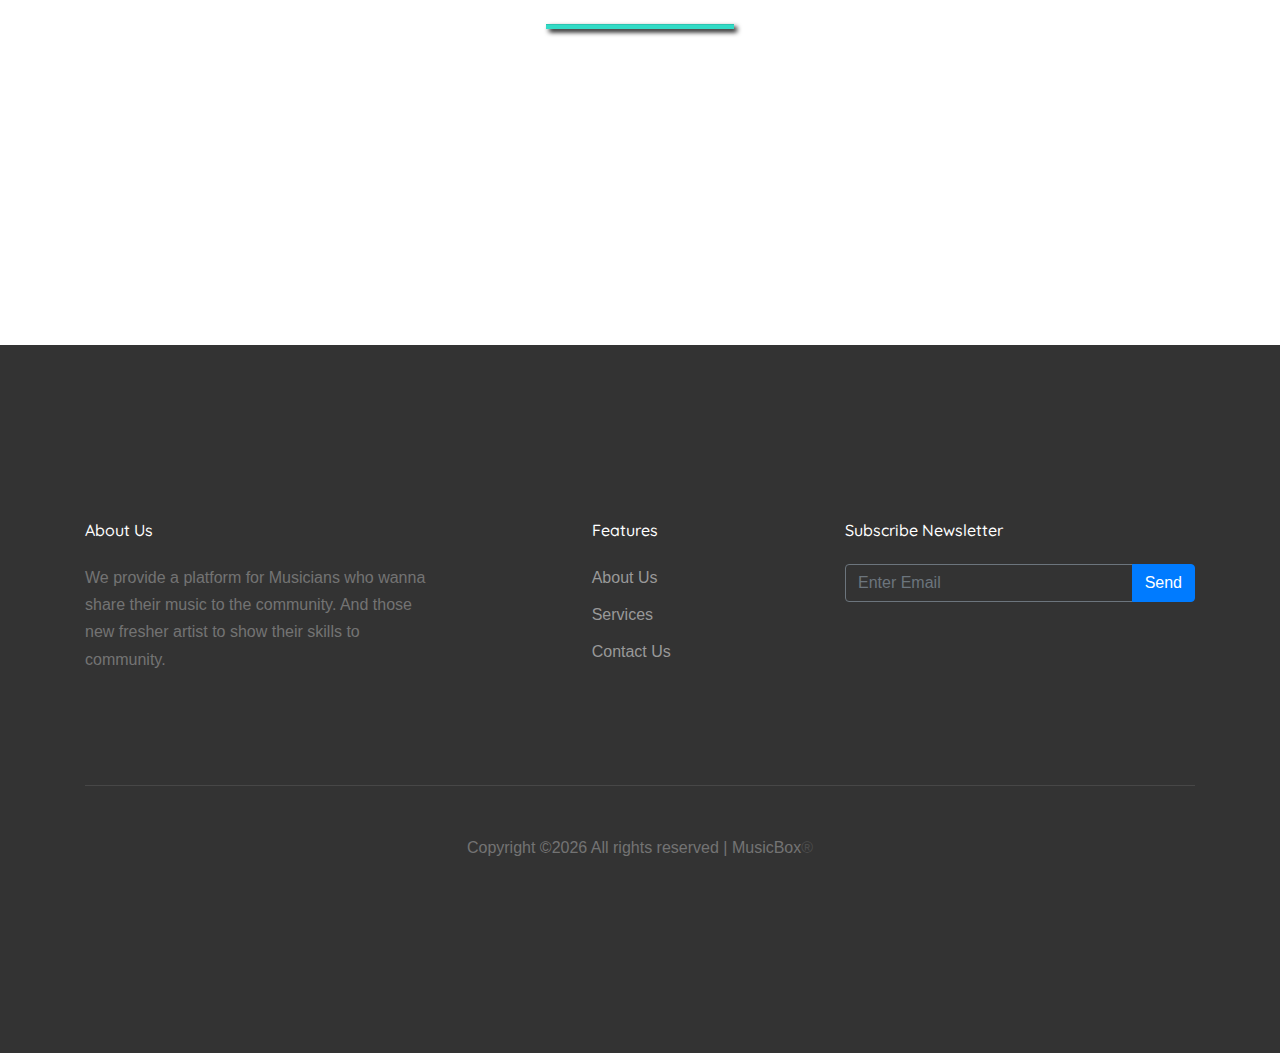
==== commit 6717b633: "Finally Project Done" ====
--- a/index.html
+++ b/index.html
@@ -57,13 +57,13 @@
         <div class="collapse navbar-collapse " id="collapsibleNavbar">
             <ul class="navbar-nav ml-auto">
 
-                <li><a href="#home-section" class="nav-link mr-4  text-center">Home</a></li>
+                <li><a href="index.html" class="nav-link mr-4  text-center">Home</a></li>
                 <li><a href="instruments.html" class="nav-link mr-4 text-center">Instruments</a></li>
                 <li><a href="artist.html" class="nav-link mr-4 text-center">Artist</a></li>
-                <li><a href="#learn-section" class="nav-link mr-4 text-center">Learn</a></li>
+                <li><a href="learn.html" class="nav-link mr-4 text-center">Learn</a></li>
                 <li><a href="shop.html" class="nav-link mr-4 text-center">Shop</a></li>
                 <li><a href="blog.html" class="nav-link mr-4 text-center">Blog</a></li>
-                <li><a href="#location-section" class="nav-link mr-4 text-center">Location</a></li>
+                
                 <li><a href="about.html" class="nav-link mr-4 text-center">About</a></li>
                 <button class="btn btn-primary text-center mr-4" data-toggle="modal" data-target="#sign-in"> <i class="fa fa-sign-in text-white"></i>&nbsp;&nbsp;Sign In</button>
 
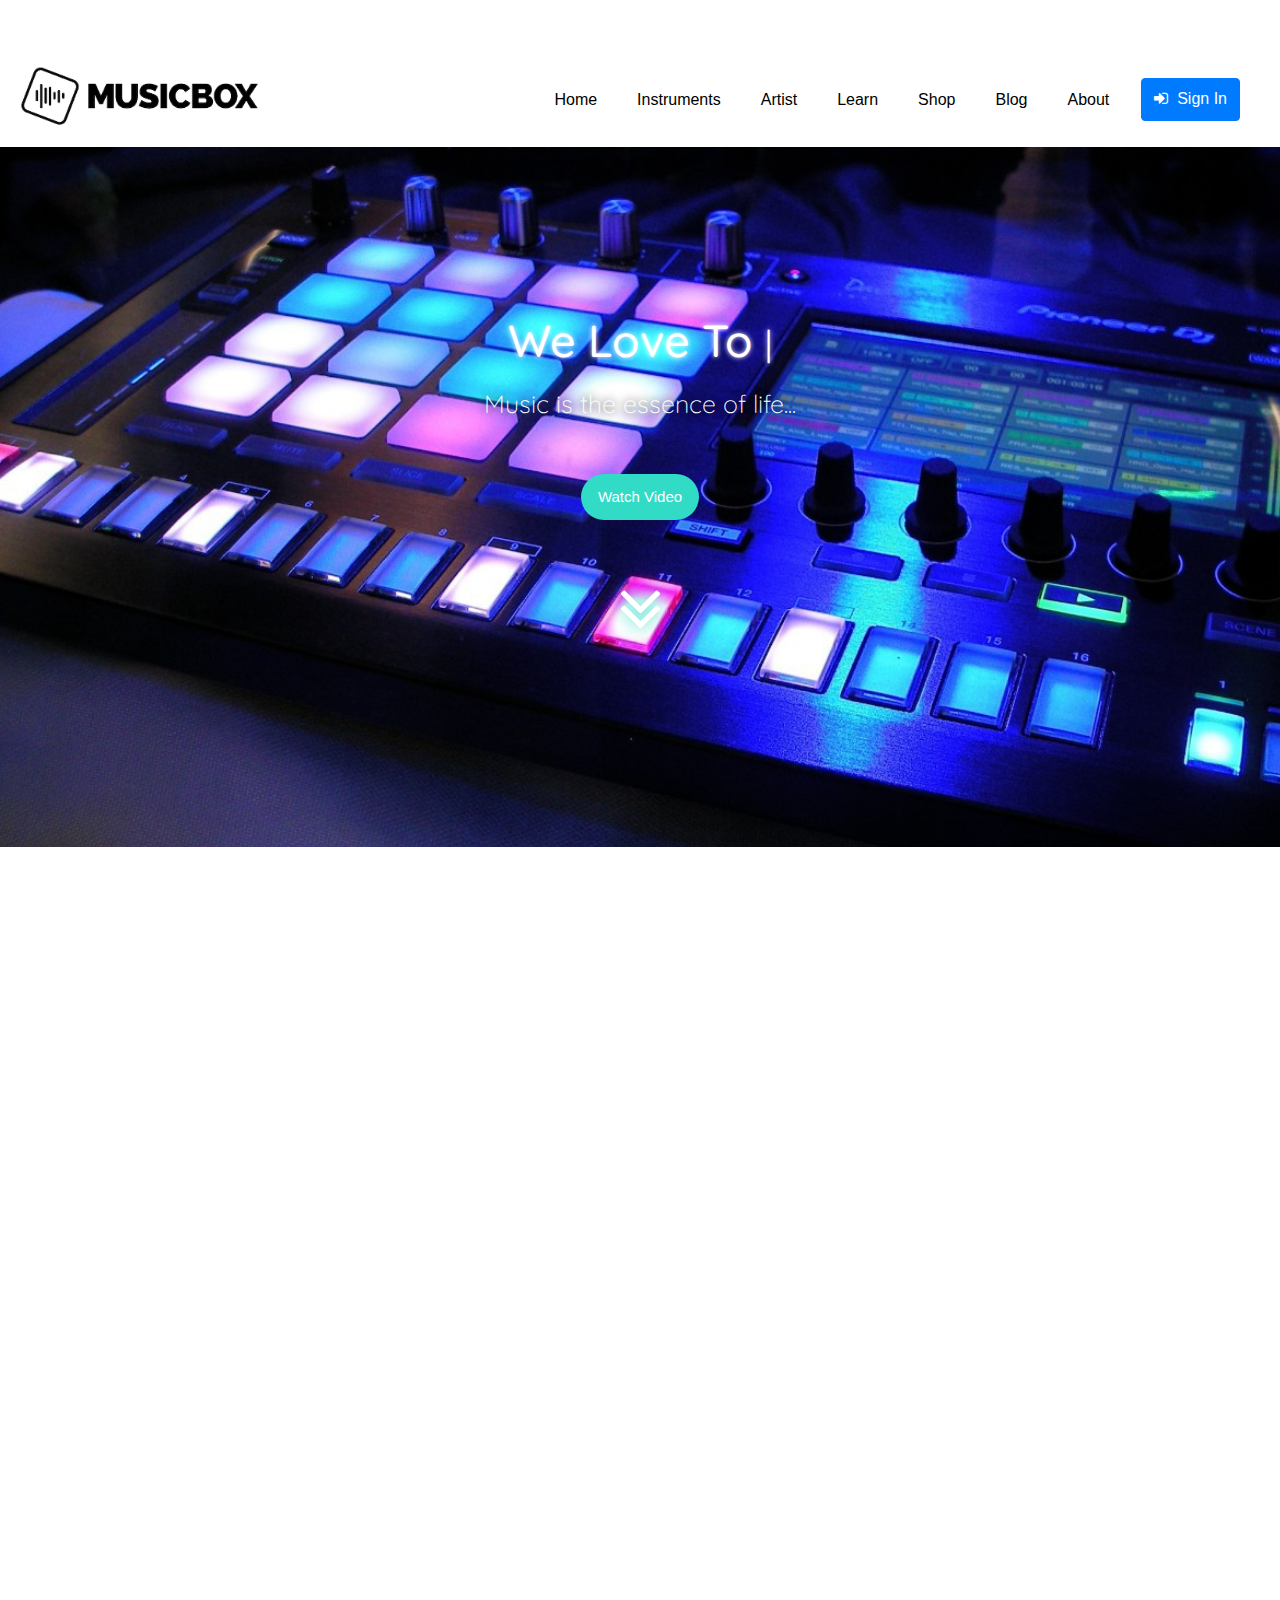
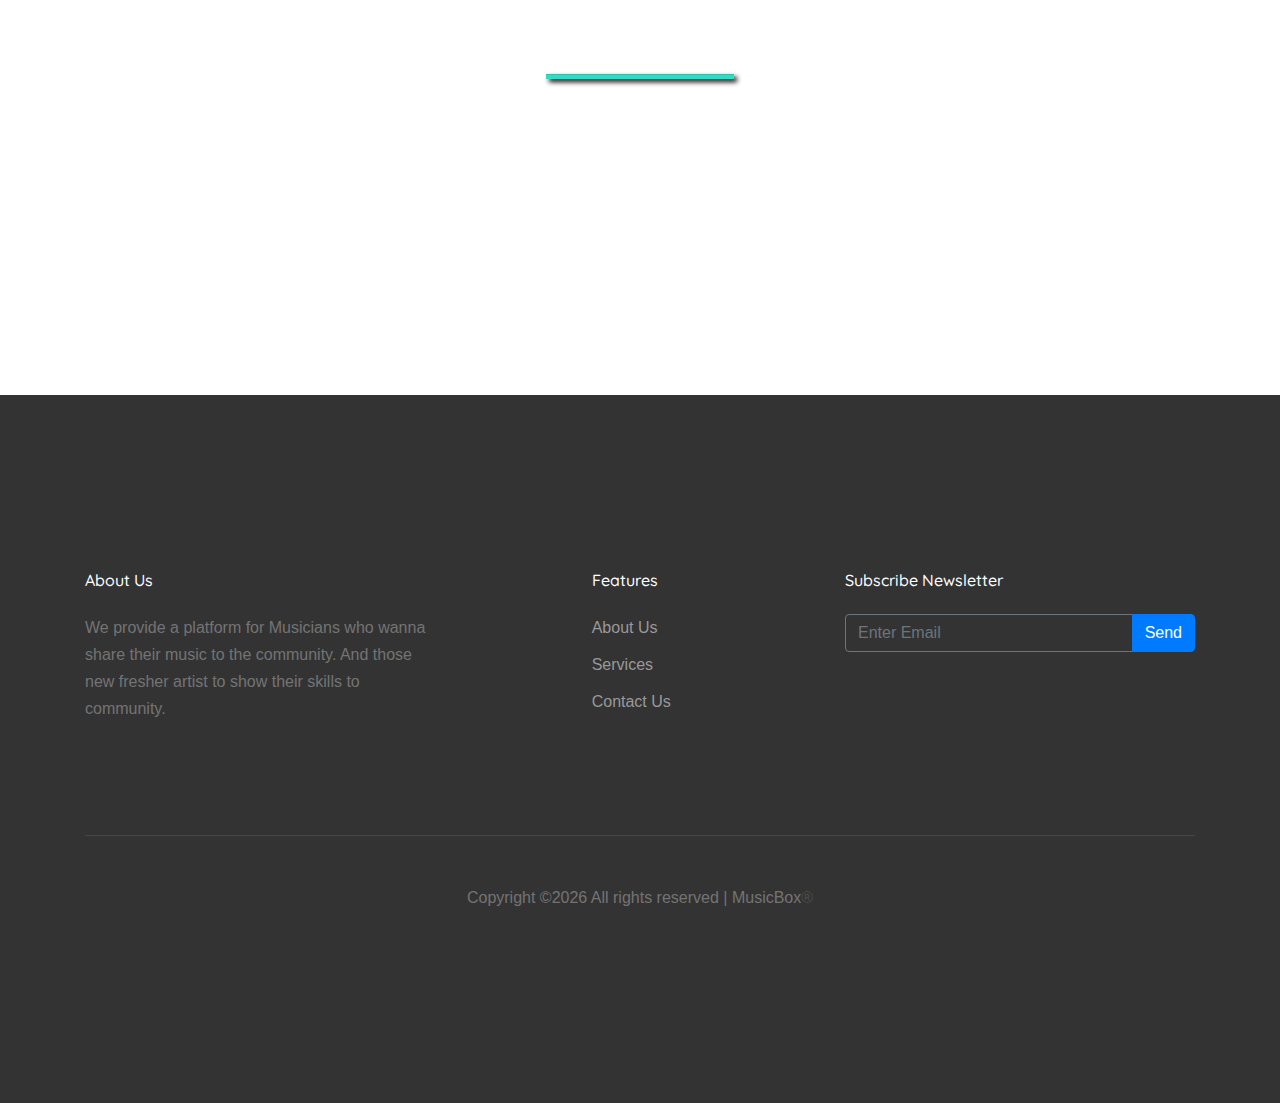
==== commit a013c824: "fix index cards" ====
--- a/index.html
+++ b/index.html
@@ -139,17 +139,15 @@
         </span>
         <hr class="hr1" data-aos="zoom-in-up" data-aos-duration="1000">
 
-        <div class="row">
-
-            <div class="card col m-5" style="width:400px" data-aos="zoom-in-right" data-aos-duration="800">
+        <div class="row container-fluid">
+            <div class="card-deck">
+            <div class="card col-sm-12 col-md-3 col-lg-3 col-xl-3 col-xs-12" style="width:400px" data-aos="zoom-in-right" data-aos-duration="800">
                 <img class="card-img-top" src="assets/person_1.jpg" alt="Card image">
                 <div class="card-body">
                     <h4 class="card-title text-justify">John Doe</h4>
                     <p class="card-text">Check me out</p>
                     <button type="button" class="btn btn-primary" data-toggle="modal"
                         data-target=".bd-pr1-modal-lg">View Profile</button>
-
-
                 </div>
             </div>
 
@@ -214,7 +212,7 @@
                 </div>
             </div>
 
-            <div class="card col m-5" style="width:400px" data-aos="zoom-in-right" data-aos-duration="800">
+            <div class="card col-sm-12 col-md-3 col-lg-3 col-xl-3 col-xs-12" style="width:400px" data-aos="zoom-in-right" data-aos-duration="800">
                 <img class="card-img-top" src="assets/person_2.jpg" alt="Card image">
                 <div class="card-body">
                     <h4 class="card-title">Jane Doe</h4>
@@ -286,7 +284,7 @@
                 </div>
 
             </div>
-            <div class="card col m-5" style="width:400px" data-aos="zoom-in-left" data-aos-duration="800">
+            <div class="card col-sm-12 col-md-3 col-lg-3 col-xl-3 col-xs-12" style="width:400px" data-aos="zoom-in-left" data-aos-duration="800">
                 <img class="card-img-top" src="assets/person_3.jpg" alt="Card image">
                 <div class="card-body">
                     <h4 class="card-title">John Doe</h4>
@@ -355,7 +353,7 @@
                     </div>
                 </div>
             </div>
-            <div class="card col m-5" style="width:400px" data-aos="zoom-in-left" data-aos-duration="800">
+            <div class="card col-sm-12 col-md-3 col-lg-3 col-xl-3 col-xs-12" style="width:400px" data-aos="zoom-in-left" data-aos-duration="800">
                 <img class="card-img-top" src="assets/person_4.jpg" alt="Card image">
                 <div class="card-body">
                     <h4 class="card-title">Jane Doe</h4>
@@ -423,6 +421,7 @@
                             CLOSE</button>
                     </div>
                 </div>
+            </div>
             </div>
         </div>
 
--- a/css/index.css
+++ b/css/index.css
@@ -171,7 +171,8 @@
 
 
 .card {
-  width: 300px;
+
+  width: auto;
   height: auto;
   margin-top: 50px !important;
   margin-bottom: 50px !important;
@@ -214,6 +215,9 @@
   margin-left: 53%;
 }
 
+.card-deck {
+  margin-left: 20px !important;
+}
 
 .site-footer {
 
@@ -227,7 +231,16 @@
   .site-footer {
     padding: 11em 0;
   }
-}
+
+}
+
+@media (max-width: 768px) {
+
+  .card-deck {
+    margin-left: 0px !important;
+  }
+}
+
 
 .site-footer .border-top {
   border-top: 1px solid rgba(255, 255, 255, 0.1) !important;
@@ -307,18 +320,19 @@
   color: rgb(153, 48, 48);
 }
 
-.bookbtn{
+.bookbtn {
   background-color: rgb(50, 219, 198, 0.9) !important;
   color: white;
 }
-.bookbtn:hover{
+
+.bookbtn:hover {
   background-color: rgb(50, 219, 192) !important;
   color: white;
   box-shadow: 0px 0px 3px white;
 }
 
 
-#btnTop{
+#btnTop {
   padding: 0px 10px 0px 10px;
   background-color: #32dbc6;
   display: none;
@@ -334,39 +348,41 @@
 
 }
 
-#btnTop i{
-color: white !important;
-}
-
-#btnTop:hover{
+#btnTop i {
+  color: white !important;
+}
+
+#btnTop:hover {
   color: black;
   box-shadow: 0px 0px 4px 4px white;
 }
 
 
 
-button{
+button {
   background-color: #32dbc6;
   border: none;
 }
 
-button:hover{
-background: linear-gradient(135deg, #32dbc6, orange, rgb(204, 43, 204), lime);
-background-size: 400% 400%;
-animation: gradient 3s ease infinite;
+button:hover {
+  background: linear-gradient(135deg, #32dbc6, orange, rgb(204, 43, 204), lime);
+  background-size: 400% 400%;
+  animation: gradient 3s ease infinite;
 
 }
 
 @keyframes gradient {
-0% {
-  background-position: 0% 50%;
-}
-50% {
-  background-position: 100% 50%;
-}
-100% {
-  background-position: 0% 50%;
-}
+  0% {
+    background-position: 0% 50%;
+  }
+
+  50% {
+    background-position: 100% 50%;
+  }
+
+  100% {
+    background-position: 0% 50%;
+  }
 }
 
 
